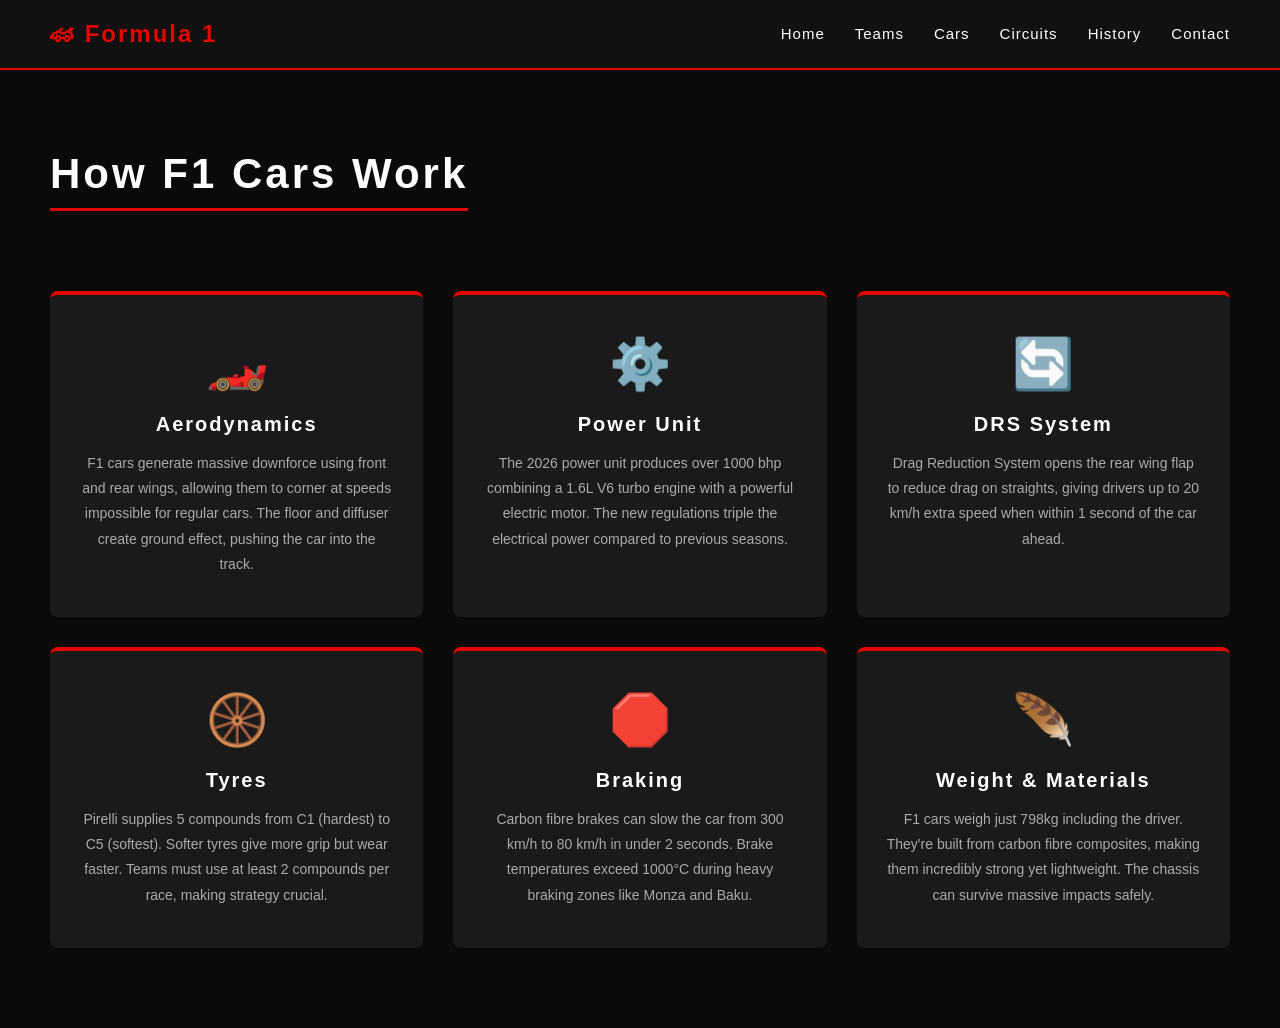
==== cars.html @ 3328e480 "Initial commit" ====
<!DOCTYPE html>
<html lang="en">
<head>
    <meta charset="UTF-8">
    <meta name="viewport" content="width=device-width, initial-scale=1.0">
    <title>F1 Cars</title>
    <link rel="stylesheet" href="css/style.css">
</head>
<body>

    <nav>
        <div class="logo">🏎 Formula 1</div>
        <ul>
            <li><a href="index.html">Home</a></li>
            <li><a href="teams.html">Teams</a></li>
            <li><a href="cars.html">Cars</a></li>
            <li><a href="circuit.html">Circuits</a></li>
            <li><a href="history.html">History</a></li>
            <li><a href="contact.html">Contact</a></li>
        </ul>
    </nav>

    <section class="cars-section">
        <h2 class="section-title">How F1 Cars Work</h2>

        <div class="cars-grid">

            <div class="car-card">
                <div class="car-icon">🏎️</div>
                <h3>Aerodynamics</h3>
                <p>F1 cars generate massive downforce using front and rear wings, allowing them to corner at speeds impossible for regular cars. The floor and diffuser create ground effect, pushing the car into the track.</p>
            </div>

            <div class="car-card">
                <div class="car-icon">⚙️</div>
                <h3>Power Unit</h3>
                <p>The 2026 power unit produces over 1000 bhp combining a 1.6L V6 turbo engine with a powerful electric motor. The new regulations triple the electrical power compared to previous seasons.</p>
            </div>

            <div class="car-card">
                <div class="car-icon">🔄</div>
                <h3>DRS System</h3>
                <p>Drag Reduction System opens the rear wing flap to reduce drag on straights, giving drivers up to 20 km/h extra speed when within 1 second of the car ahead.</p>
            </div>

            <div class="car-card">
                <div class="car-icon">🛞</div>
                <h3>Tyres</h3>
                <p>Pirelli supplies 5 compounds from C1 (hardest) to C5 (softest). Softer tyres give more grip but wear faster. Teams must use at least 2 compounds per race, making strategy crucial.</p>
            </div>

            <div class="car-card">
                <div class="car-icon">🛑</div>
                <h3>Braking</h3>
                <p>Carbon fibre brakes can slow the car from 300 km/h to 80 km/h in under 2 seconds. Brake temperatures exceed 1000°C during heavy braking zones like Monza and Baku.</p>
            </div>

            <div class="car-card">
                <div class="car-icon">🪶</div>
                <h3>Weight & Materials</h3>
                <p>F1 cars weigh just 798kg including the driver. They're built from carbon fibre composites, making them incredibly strong yet lightweight. The chassis can survive massive impacts safely.</p>
            </div>

        </div>
    </section>

</body>
</html>
---- css/style.css ----
/* RESET & BASE */
* {
    margin: 0;
    padding: 0;
    box-sizing: border-box;
}

body {
    font-family: 'Arial', sans-serif;
    background-color: #0a0a0a;
    color: #ffffff;
}

/* NAVBAR */
nav {
    display: flex;
    justify-content: space-between;
    align-items: center;
    padding: 20px 50px;
    background-color: #111111;
    border-bottom: 2px solid #e10600;
}

.logo {
    font-size: 24px;
    font-weight: bold;
    color: #e10600;
    letter-spacing: 2px;
}

nav ul {
    list-style: none;
    display: flex;
    gap: 30px;
}

nav ul li a {
    color: #ffffff;
    text-decoration: none;
    font-size: 15px;
    letter-spacing: 1px;
    transition: color 0.3s;
}

nav ul li a:hover {
    color: #e10600;
}


/* HERO */
.hero {
    height: 100vh;
    display: flex;
    flex-direction: column;
    justify-content: center;
    align-items: center;
    text-align: center;
    background-color: #1a1a1a;
}

.hero-content {
    display: flex;
    flex-direction: column;
    align-items: flex-start;
    max-width: 50%;
}

.hero h1 {
    font-size: 64px;
    color: #ffffff;
    letter-spacing: 4px;
    margin-bottom: 20px;
}

.hero p {
    font-size: 22px;
    color: #e10600;
    margin-bottom: 40px;
    letter-spacing: 3px;
}

.btn {
    padding: 15px 40px;
    background-color: #e10600;
    color: white;
    text-decoration: none;
    font-size: 16px;
    letter-spacing: 2px;
    border-radius: 4px;
    transition: background-color 0.3s;
}

.btn:hover {
    background-color: #ff2010;
}


.hero h1 {
    font-size: 64px;
    color: #ffffff;
    letter-spacing: 4px;
    margin-bottom: 20px;
}

.hero p {
    font-size: 22px;
    color: #e10600;
    margin-bottom: 40px;
    letter-spacing: 3px;
}

.btn {
    padding: 15px 40px;
    background-color: #e10600;
    color: white;
    text-decoration: none;
    font-size: 16px;
    letter-spacing: 2px;
    border-radius: 4px;
    transition: background-color 0.3s;
}

.btn:hover {
    background-color: #ff2010;
}


/* TEAMS PAGE */
.teams-section {
    padding: 80px 50px;
    background-color: #0a0a0a;
}

.section-title {
    text-align: center;
    font-size: 42px;
    color: #ffffff;
    margin-bottom: 60px;
    letter-spacing: 3px;
    border-bottom: 3px solid #e10600;
    display: inline-block;
    padding-bottom: 10px;
}

.teams-grid {
    display: grid;
    grid-template-columns: repeat(3, 1fr);
    gap: 30px;
}

.team-card {
    background-color: #1a1a1a;
    border-left: 5px solid;
    padding: 30px;
    border-radius: 8px;
    transition: transform 0.3s, box-shadow 0.3s;
}

.team-card:hover {
    transform: translateY(-8px);
    box-shadow: 0 10px 30px rgba(225, 6, 0, 0.2);
}

.team-card h3 {
    font-size: 22px;
    margin-bottom: 15px;
    color: #ffffff;
    letter-spacing: 2px;
}

.team-card p {
    color: #aaaaaa;
    margin-bottom: 8px;
    font-size: 14px;
}
/* CARS PAGE */
.cars-section {
    padding: 80px 50px;
    background-color: #0a0a0a;
}

.cars-grid {
    display: grid;
    grid-template-columns: repeat(3, 1fr);
    gap: 30px;
    margin-top: 20px;
}

.car-card {
    background-color: #1a1a1a;
    padding: 40px 30px;
    border-radius: 8px;
    text-align: center;
    border-top: 4px solid #e10600;
    transition: transform 0.3s, box-shadow 0.3s;
}

.car-card:hover {
    transform: translateY(-8px);
    box-shadow: 0 10px 30px rgba(225, 6, 0, 0.2);
}

.car-icon {
    font-size: 50px;
    margin-bottom: 20px;
}

.car-card h3 {
    font-size: 20px;
    color: #ffffff;
    margin-bottom: 15px;
    letter-spacing: 2px;
}

.car-card p {
    color: #aaaaaa;
    font-size: 14px;
    line-height: 1.8;
}
/* CIRCUITS PAGE */
.circuits-section {
    padding: 80px 50px;
    background-color: #0a0a0a;
}

.circuits-grid {
    display: grid;
    grid-template-columns: repeat(2, 1fr);
    gap: 30px;
    margin-top: 20px;
}

.circuit-card {
    background-color: #1a1a1a;
    border-radius: 8px;
    padding: 30px;
    display: flex;
    gap: 20px;
    align-items: flex-start;
    border-left: 5px solid #e10600;
    transition: transform 0.3s, box-shadow 0.3s;
}

.circuit-card:hover {
    transform: translateY(-8px);
    box-shadow: 0 10px 30px rgba(225, 6, 0, 0.2);
}

.circuit-flag {
    font-size: 50px;
}

.circuit-info h3 {
    font-size: 20px;
    color: #ffffff;
    margin-bottom: 5px;
    letter-spacing: 1px;
}

.circuit-location {
    color: #e10600;
    font-size: 13px;
    margin-bottom: 12px;
    letter-spacing: 1px;
}

.circuit-stats {
    display: flex;
    gap: 15px;
    margin-bottom: 12px;
    flex-wrap: wrap;
}

.circuit-stats span {
    background-color: #111;
    padding: 5px 10px;
    border-radius: 4px;
    font-size: 12px;
    color: #cccccc;
}

.circuit-desc {
    color: #aaaaaa;
    font-size: 13px;
    line-height: 1.8;
}
/* HISTORY PAGE */
.history-section {
    padding: 80px 50px;
    background-color: #0a0a0a;
}

.timeline {
    position: relative;
    max-width: 1000px;
    margin: 40px auto;
}

.timeline::before {
    content: '';
    position: absolute;
    left: 50%;
    top: 0;
    bottom: 0;
    width: 3px;
    background: #e10600;
    transform: translateX(-50%);
}

.timeline-item {
    display: flex;
    justify-content: flex-end;
    padding-right: calc(50% + 40px);
    margin-bottom: 50px;
    position: relative;
}

.timeline-item.right {
    justify-content: flex-start;
    padding-right: 0;
    padding-left: calc(50% + 40px);
}

.timeline-item::after {
    content: '';
    position: absolute;
    top: 20px;
    right: calc(50% - 8px);
    width: 16px;
    height: 16px;
    background: #e10600;
    border-radius: 50%;
    border: 3px solid #0a0a0a;
}

.timeline-item.right::after {
    right: auto;
    left: calc(50% - 8px);
}

.timeline-content {
    background: #1a1a1a;
    padding: 25px 30px;
    border-radius: 8px;
    max-width: 400px;
    border-top: 4px solid #e10600;
    transition: transform 0.3s, box-shadow 0.3s;
}

.timeline-content:hover {
    transform: translateY(-5px);
    box-shadow: 0 10px 30px rgba(225, 6, 0, 0.2);
}

.timeline-year {
    background: #e10600;
    color: white;
    padding: 3px 12px;
    border-radius: 20px;
    font-size: 12px;
    font-weight: bold;
    letter-spacing: 1px;
}

.timeline-content h3 {
    font-size: 22px;
    color: #ffffff;
    margin: 12px 0 5px;
    letter-spacing: 1px;
}

.timeline-titles {
    color: #e10600;
    font-size: 13px;
    margin-bottom: 10px;
    font-weight: bold;
}

.timeline-content p {
    color: #aaaaaa;
    font-size: 13px;
    line-height: 1.8;
}
/* CONTACT PAGE */
.contact-section {
    padding: 80px 50px;
    background-color: #0a0a0a;
}

.contact-subtitle {
    color: #aaaaaa;
    text-align: center;
    margin-bottom: 60px;
    font-size: 16px;
}

.contact-wrapper {
    display: grid;
    grid-template-columns: 1.5fr 1fr;
    gap: 50px;
    max-width: 1100px;
    margin: 0 auto;
}

.form-group {
    margin-bottom: 25px;
}

.form-group label {
    display: block;
    color: #ffffff;
    margin-bottom: 8px;
    font-size: 14px;
    letter-spacing: 1px;
}

.form-group input,
.form-group select,
.form-group textarea {
    width: 100%;
    padding: 14px;
    background-color: #1a1a1a;
    border: 1px solid #333;
    border-radius: 6px;
    color: #ffffff;
    font-size: 14px;
    outline: none;
    transition: border-color 0.3s;
}

.form-group input:focus,
.form-group select:focus,
.form-group textarea:focus {
    border-color: #e10600;
}

.form-group textarea {
    height: 150px;
    resize: none;
}

.form-group select option {
    background-color: #1a1a1a;
}

.contact-form .btn {
    width: 100%;
    text-align: center;
    padding: 16px;
    font-size: 16px;
    cursor: pointer;
    border: none;
    display: block;
}

.contact-info {
    display: flex;
    flex-direction: column;
    gap: 20px;
}

.info-card {
    background-color: #1a1a1a;
    padding: 25px;
    border-radius: 8px;
    display: flex;
    align-items: center;
    gap: 20px;
    border-left: 4px solid #e10600;
    transition: transform 0.3s;
}

.info-card:hover {
    transform: translateX(8px);
}

.info-card span {
    font-size: 30px;
}

.info-card h4 {
    color: #e10600;
    font-size: 13px;
    letter-spacing: 1px;
    margin-bottom: 5px;
}

.info-card p {
    color: #aaaaaa;
    font-size: 13px;
}
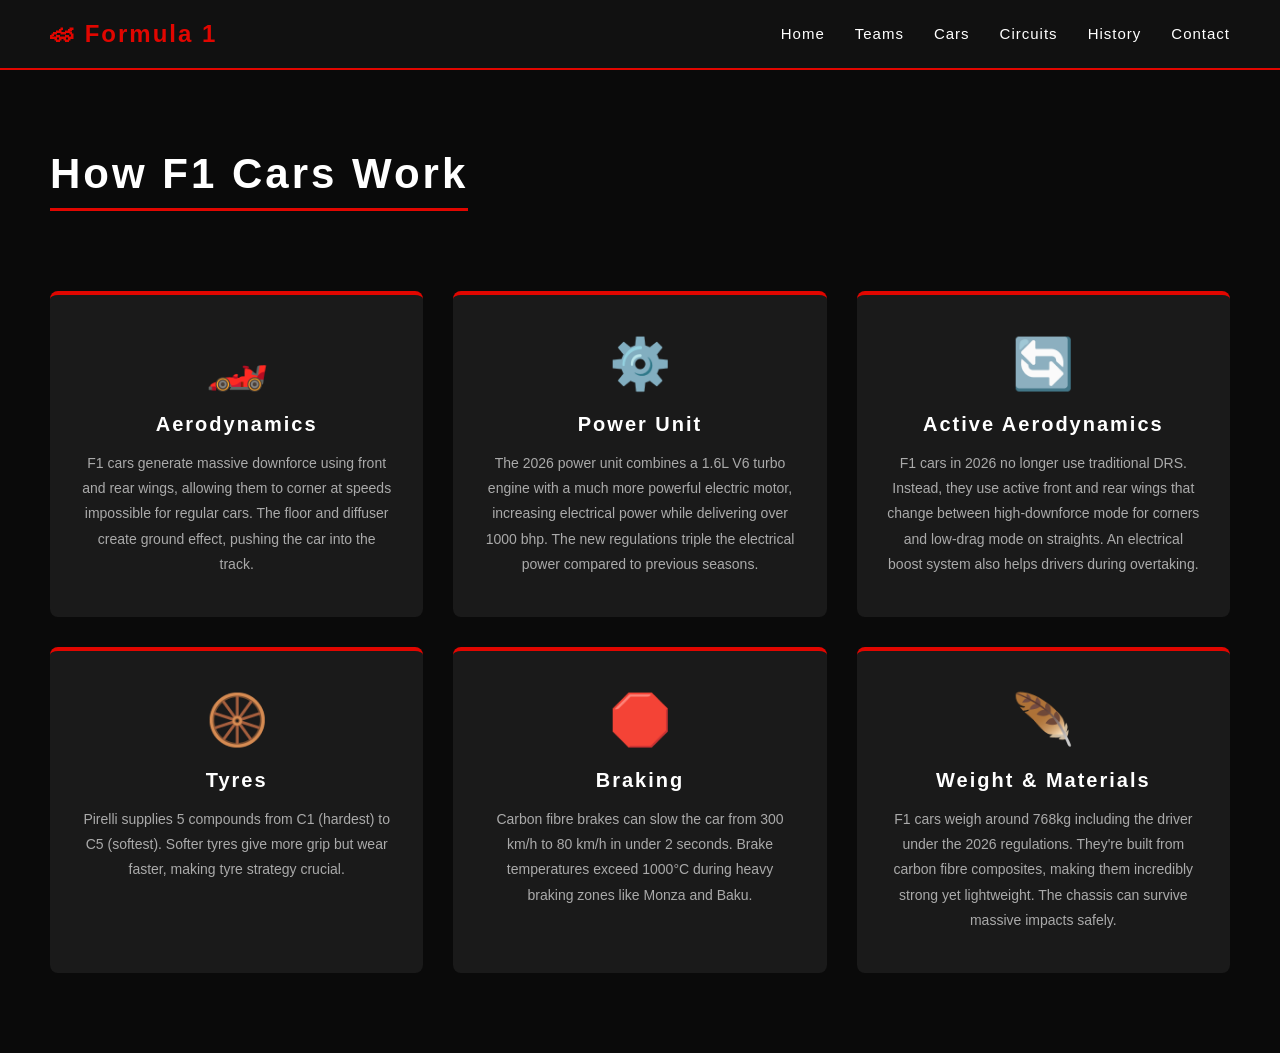
==== commit 49e31113: "Updated F1 contact section text" ====
--- a/cars.html
+++ b/cars.html
@@ -34,19 +34,19 @@
             <div class="car-card">
                 <div class="car-icon">⚙️</div>
                 <h3>Power Unit</h3>
-                <p>The 2026 power unit produces over 1000 bhp combining a 1.6L V6 turbo engine with a powerful electric motor. The new regulations triple the electrical power compared to previous seasons.</p>
+                <p>The 2026 power unit combines a 1.6L V6 turbo engine with a much more powerful electric motor, increasing electrical power while delivering over 1000 bhp. The new regulations triple the electrical power compared to previous seasons.</p>
             </div>
 
-            <div class="car-card">
+            <div class="car-card">  
                 <div class="car-icon">🔄</div>
-                <h3>DRS System</h3>
-                <p>Drag Reduction System opens the rear wing flap to reduce drag on straights, giving drivers up to 20 km/h extra speed when within 1 second of the car ahead.</p>
+                <h3>Active Aerodynamics</h3>
+                <p>F1 cars in 2026 no longer use traditional DRS. Instead, they use active front and rear wings that change between high-downforce mode for corners and low-drag mode on straights. An electrical boost system also helps drivers during overtaking.</p>
             </div>
 
             <div class="car-card">
                 <div class="car-icon">🛞</div>
                 <h3>Tyres</h3>
-                <p>Pirelli supplies 5 compounds from C1 (hardest) to C5 (softest). Softer tyres give more grip but wear faster. Teams must use at least 2 compounds per race, making strategy crucial.</p>
+                <p> Pirelli supplies 5 compounds from C1 (hardest) to C5 (softest). Softer tyres give more grip but wear faster, making tyre strategy crucial.</p>
             </div>
 
             <div class="car-card">
@@ -58,7 +58,7 @@
             <div class="car-card">
                 <div class="car-icon">🪶</div>
                 <h3>Weight & Materials</h3>
-                <p>F1 cars weigh just 798kg including the driver. They're built from carbon fibre composites, making them incredibly strong yet lightweight. The chassis can survive massive impacts safely.</p>
+                <p>F1 cars weigh around 768kg including the driver under the 2026 regulations. They're built from carbon fibre composites, making them incredibly strong yet lightweight. The chassis can survive massive impacts safely.</p>
             </div>
 
         </div>
